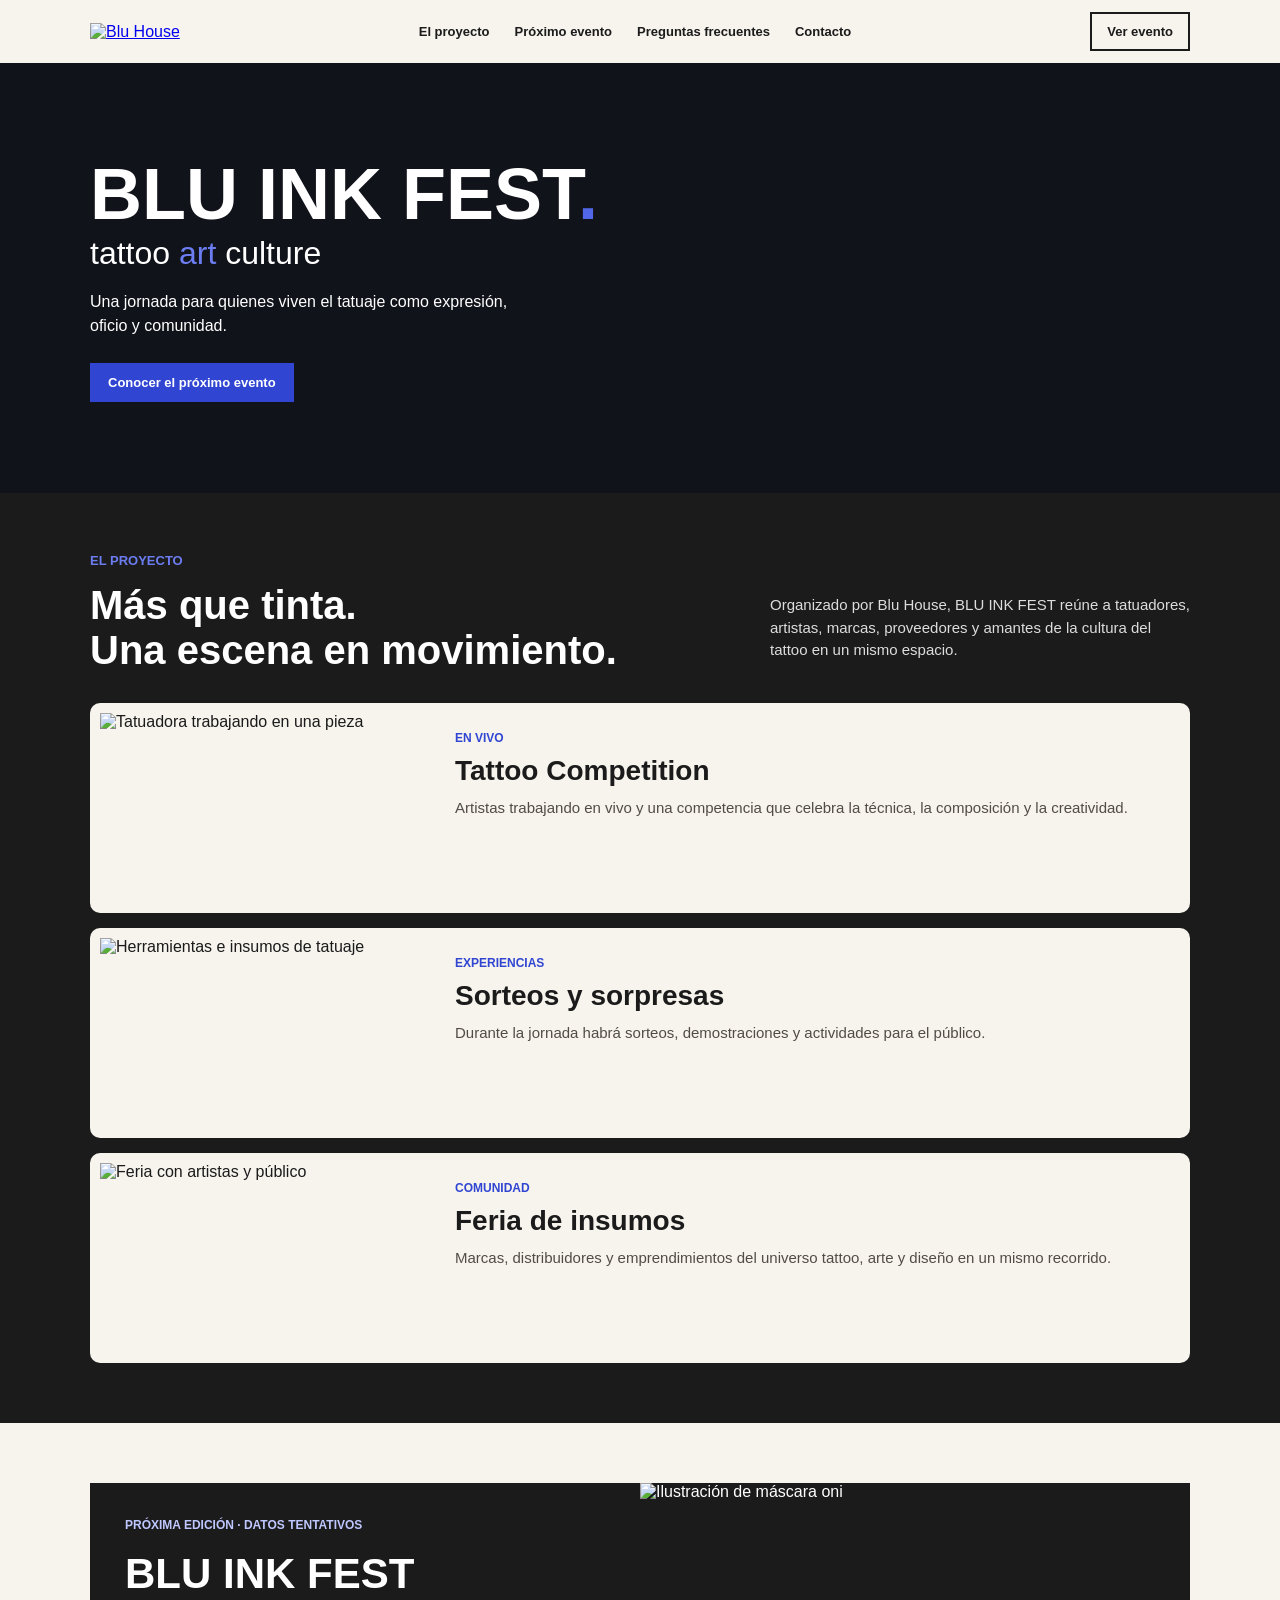
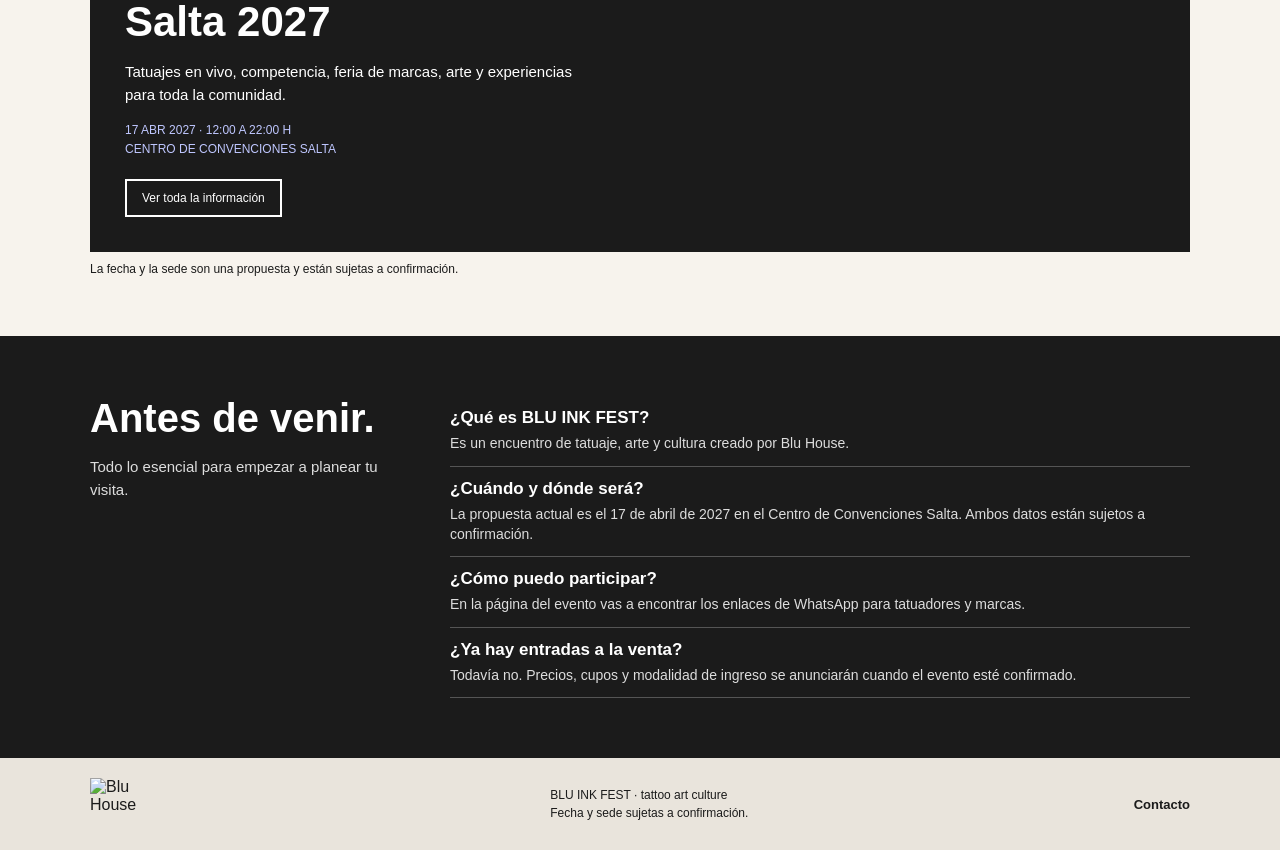
==== index.html @ 6c73390f "Primera version" ====
<!DOCTYPE html>
<html lang="es-AR">
<head>
  <meta charset="UTF-8">
  <title>BLU INK FEST - Blu House</title>
  <meta name="description" content="BLU INK FEST: tatuaje, arte y cultura en Salta.">
  <link rel="icon" href="assets/logo-blu-house.svg" type="image/svg+xml">
  <link rel="stylesheet" href="index.css">
</head>
<body class="pagina">
  <header class="barra-navegacion">
    <div class="contenedor barra-contenido">
      <a href="index.html"><img class="logo-imagen" src="assets/logo-blu-house.svg" alt="Blu House"></a>
      <nav class="menu" aria-label="Menú principal">
        <a class="menu-enlace" href="#proyecto">El proyecto</a>
        <a class="menu-enlace" href="#proximo-evento">Próximo evento</a>
        <a class="menu-enlace" href="#preguntas">Preguntas frecuentes</a>
        <a class="menu-enlace" href="evento.html#contacto">Contacto</a>
      </nav>
      <a class="boton-cabecera" href="evento.html">Ver evento</a>
    </div>
  </header>

  <main>
    <section class="hero">
      <div class="contenedor hero-contenido">
        <h1 class="hero-titulo">BLU INK FEST<span class="punto-azul">.</span></h1>
        <p class="hero-subtitulo">tattoo <span class="palabra-azul">art</span> culture</p>
        <p class="hero-texto">Una jornada para quienes viven el tatuaje como expresión, oficio y comunidad.</p>
        <a class="boton-azul" href="evento.html">Conocer el próximo evento</a>
      </div>
    </section>

    <section class="seccion-proyecto" id="proyecto">
      <div class="contenedor">
        <p class="etiqueta-azul">EL PROYECTO</p>
        <div class="encabezado-proyecto">
          <h2 class="titulo-claro">Más que tinta.<br>Una escena en movimiento.</h2>
          <p class="texto-intro">Organizado por Blu House, BLU INK FEST reúne a tatuadores, artistas, marcas, proveedores y amantes de la cultura del tattoo en un mismo espacio.</p>
        </div>

        <div class="lista-actividades">
          <article class="tarjeta-actividad">
            <img class="imagen-actividad" src="assets/tattoo-hero.png" alt="Tatuadora trabajando en una pieza">
            <div class="texto-actividad">
              <p class="numero-actividad">EN VIVO</p>
              <h3 class="titulo-actividad">Tattoo Competition</h3>
              <p class="parrafo-actividad">Artistas trabajando en vivo y una competencia que celebra la técnica, la composición y la creatividad.</p>
            </div>
          </article>
          <article class="tarjeta-actividad">
            <img class="imagen-actividad" src="assets/tattoo-tools.png" alt="Herramientas e insumos de tatuaje">
            <div class="texto-actividad">
              <p class="numero-actividad">EXPERIENCIAS</p>
              <h3 class="titulo-actividad">Sorteos y sorpresas</h3>
              <p class="parrafo-actividad">Durante la jornada habrá sorteos, demostraciones y actividades para el público.</p>
            </div>
          </article>
          <article class="tarjeta-actividad">
            <img class="imagen-actividad" src="assets/tattoo-fair.png" alt="Feria con artistas y público">
            <div class="texto-actividad">
              <p class="numero-actividad">COMUNIDAD</p>
              <h3 class="titulo-actividad">Feria de insumos</h3>
              <p class="parrafo-actividad">Marcas, distribuidores y emprendimientos del universo tattoo, arte y diseño en un mismo recorrido.</p>
            </div>
          </article>
        </div>
      </div>
    </section>

    <section class="seccion-evento" id="proximo-evento">
      <div class="contenedor">
        <a class="tarjeta-evento" href="evento.html">
          <div class="informacion-evento">
            <p class="aviso-evento">PRÓXIMA EDICIÓN · DATOS TENTATIVOS</p>
            <h2 class="titulo-evento">BLU INK FEST<br>Salta 2027</h2>
            <p class="descripcion-evento">Tatuajes en vivo, competencia, feria de marcas, arte y experiencias para toda la comunidad.</p>
            <p class="fecha-evento">17 ABR 2027 · 12:00 A 22:00 H<br>CENTRO DE CONVENCIONES SALTA</p>
            <span class="boton-claro">Ver toda la información</span>
          </div>
          <img class="imagen-evento" src="assets/oni-art.png" alt="Ilustración de máscara oni">
        </a>
        <p class="nota-evento">La fecha y la sede son una propuesta y están sujetas a confirmación.</p>
      </div>
    </section>

    <section class="seccion-preguntas" id="preguntas">
      <div class="contenedor preguntas-contenido">
        <div class="preguntas-encabezado">
          <h2 class="titulo-claro">Antes de venir.</h2>
          <p class="texto-preguntas">Todo lo esencial para empezar a planear tu visita.</p>
        </div>
        <div class="preguntas-lista">
          <div class="pregunta"><h3 class="pregunta-titulo">¿Qué es BLU INK FEST?</h3><p class="pregunta-texto">Es un encuentro de tatuaje, arte y cultura creado por Blu House.</p></div>
          <div class="pregunta"><h3 class="pregunta-titulo">¿Cuándo y dónde será?</h3><p class="pregunta-texto">La propuesta actual es el 17 de abril de 2027 en el Centro de Convenciones Salta. Ambos datos están sujetos a confirmación.</p></div>
          <div class="pregunta"><h3 class="pregunta-titulo">¿Cómo puedo participar?</h3><p class="pregunta-texto">En la página del evento vas a encontrar los enlaces de WhatsApp para tatuadores y marcas.</p></div>
          <div class="pregunta"><h3 class="pregunta-titulo">¿Ya hay entradas a la venta?</h3><p class="pregunta-texto">Todavía no. Precios, cupos y modalidad de ingreso se anunciarán cuando el evento esté confirmado.</p></div>
        </div>
      </div>
    </section>
  </main>

  <footer class="pie-pagina">
    <div class="contenedor pie-contenido">
      <img class="logo-pie" src="assets/logo-blu-house.svg" alt="Blu House">
      <p class="texto-pie">BLU INK FEST · tattoo art culture<br>Fecha y sede sujetas a confirmación.</p>
      <a class="enlace-pie" href="evento.html#contacto">Contacto</a>
    </div>
  </footer>

</body>
</html>
---- index.css ----
.pagina {
  min-width: 1200px;
  margin: 0;
  font-family: Arial, sans-serif;
  background-color: #f7f3ed;
  color: #1b1b1b;
}

.contenedor {
  width: 1100px;
  margin: 0 auto;
}

.barra-navegacion {
  padding: 12px 0;
  background-color: #f7f3ed;
}

.barra-contenido {
  display: flex;
  align-items: center;
  justify-content: space-between;
}

.logo-imagen {
  width: 90px;
  height: 62px;
}

.menu {
  display: flex;
  gap: 25px;
}

.menu-enlace {
  color: #1b1b1b;
  font-size: 13px;
  font-weight: bold;
  text-decoration: none;
}

.boton-cabecera {
  padding: 10px 15px;
  border: 2px solid #1b1b1b;
  color: #1b1b1b;
  font-size: 13px;
  font-weight: bold;
  text-decoration: none;
}

.hero {
  height: 430px;
  background-color: #11131b;
  background-image: url('assets/tattoo-hero.png');
  background-size: cover;
  background-position: center;
  color: #ffffff;
}

.hero-contenido {
  padding-top: 90px;
}

.hero-titulo {
  margin: 0;
  font-size: 72px;
}

.punto-azul {
  color: #5267e7;
}

.hero-subtitulo {
  margin: 0 0 18px;
  font-size: 32px;
}

.palabra-azul {
  color: #6c7df2;
}

.hero-texto {
  width: 450px;
  margin: 0 0 25px;
  font-size: 16px;
  line-height: 1.5;
}

.boton-azul {
  display: inline-block;
  padding: 12px 18px;
  border: 0;
  background-color: #3046d3;
  color: #ffffff;
  font-size: 13px;
  font-weight: bold;
  text-decoration: none;
}

.seccion-proyecto {
  padding: 60px 0;
  background-color: #1b1b1b;
  color: #ffffff;
}

.etiqueta-azul {
  margin: 0 0 15px;
  color: #6c7df2;
  font-size: 13px;
  font-weight: bold;
}

.encabezado-proyecto {
  display: flex;
  justify-content: space-between;
  align-items: center;
  margin-bottom: 30px;
}

.titulo-claro {
  margin: 0;
  font-size: 40px;
}

.texto-intro {
  width: 420px;
  margin: 0;
  color: #dddddd;
  font-size: 15px;
  line-height: 1.5;
}

.lista-actividades {
  display: flex;
  flex-direction: column;
  gap: 15px;
}

.tarjeta-actividad {
  display: flex;
  gap: 25px;
  padding: 10px;
  border-radius: 10px;
  background-color: #f7f3ed;
  color: #1b1b1b;
}

.imagen-actividad {
  width: 330px;
  height: 190px;
  object-fit: cover;
}

.texto-actividad {
  width: 700px;
  padding-top: 18px;
}

.numero-actividad {
  margin: 0;
  color: #3046d3;
  font-size: 12px;
  font-weight: bold;
}

.titulo-actividad {
  margin: 10px 0;
  font-size: 28px;
}

.parrafo-actividad {
  margin: 0;
  color: #514c48;
  font-size: 15px;
  line-height: 1.5;
}

.seccion-evento {
  padding: 60px 0;
}

.tarjeta-evento {
  display: flex;
  background-color: #1b1b1b;
  color: #ffffff;
  text-decoration: none;
}

.informacion-evento {
  width: 550px;
  padding: 35px;
  box-sizing: border-box;
}

.aviso-evento {
  margin: 0 0 18px;
  color: #bfc7ff;
  font-size: 12px;
  font-weight: bold;
}

.titulo-evento {
  margin: 0 0 15px;
  font-size: 42px;
}

.descripcion-evento {
  margin: 0 0 15px;
  font-size: 15px;
  line-height: 1.5;
}

.fecha-evento {
  margin: 0 0 20px;
  color: #bfc7ff;
  font-size: 12px;
  line-height: 1.6;
}

.boton-claro {
  display: inline-block;
  padding: 10px 15px;
  border: 2px solid #ffffff;
  font-size: 12px;
}

.imagen-evento {
  width: 550px;
  height: 355px;
  object-fit: cover;
}

.nota-evento {
  margin: 10px 0 0;
  font-size: 12px;
}

.seccion-preguntas {
  padding: 60px 0;
  background-color: #1b1b1b;
  color: #ffffff;
}

.preguntas-contenido {
  display: flex;
  gap: 40px;
}

.preguntas-encabezado {
  width: 320px;
}

.texto-preguntas {
  color: #dddddd;
  font-size: 15px;
  line-height: 1.5;
}

.preguntas-lista {
  width: 740px;
}

.pregunta {
  padding: 12px 0;
  border-bottom: 1px solid #555555;
}

.pregunta-titulo {
  margin: 0 0 6px;
  font-size: 17px;
}

.pregunta-texto {
  margin: 0;
  color: #dddddd;
  font-size: 14px;
  line-height: 1.4;
}

.pie-pagina {
  padding: 20px 0;
  background-color: #e9e4dc;
}

.pie-contenido {
  display: flex;
  align-items: center;
  justify-content: space-between;
}

.logo-pie {
  width: 75px;
  height: 52px;
}

.texto-pie {
  margin: 0;
  font-size: 12px;
  line-height: 1.5;
}

.enlace-pie {
  color: #1b1b1b;
  font-size: 13px;
  font-weight: bold;
  text-decoration: none;
}
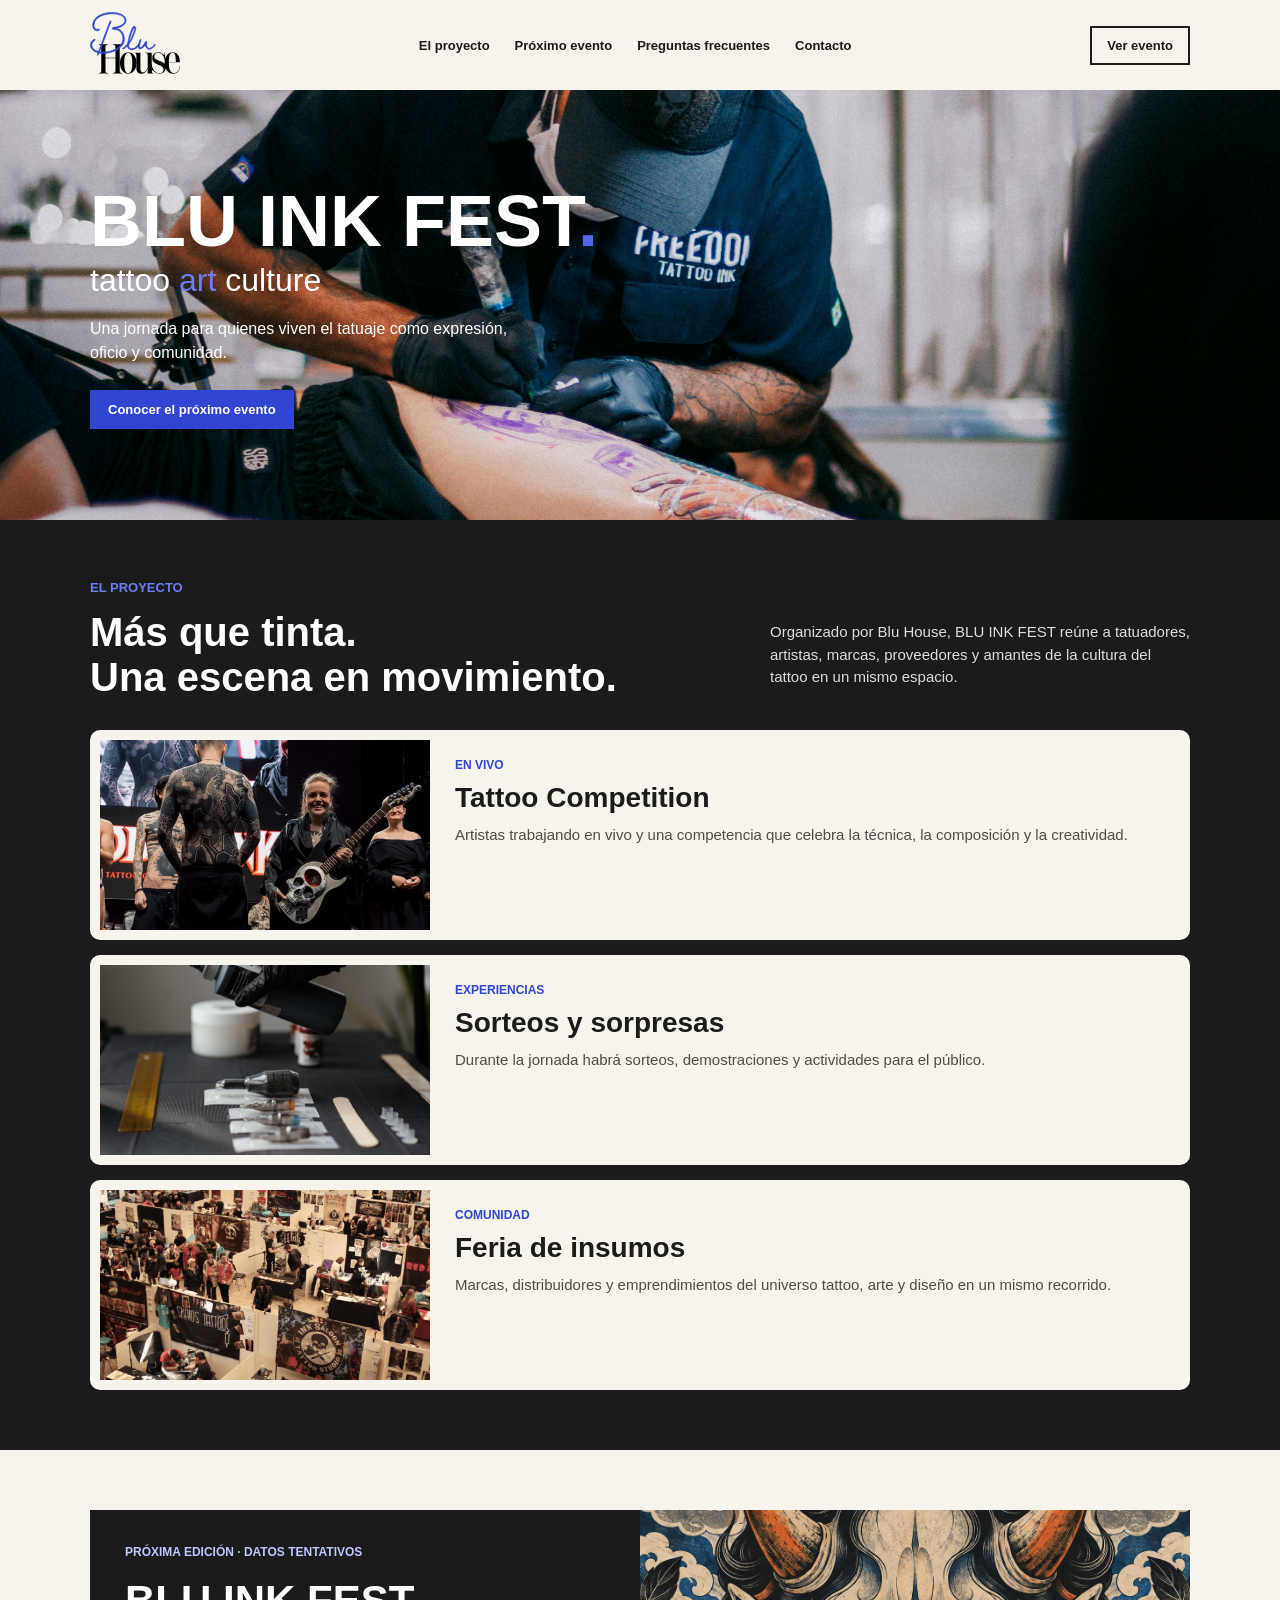
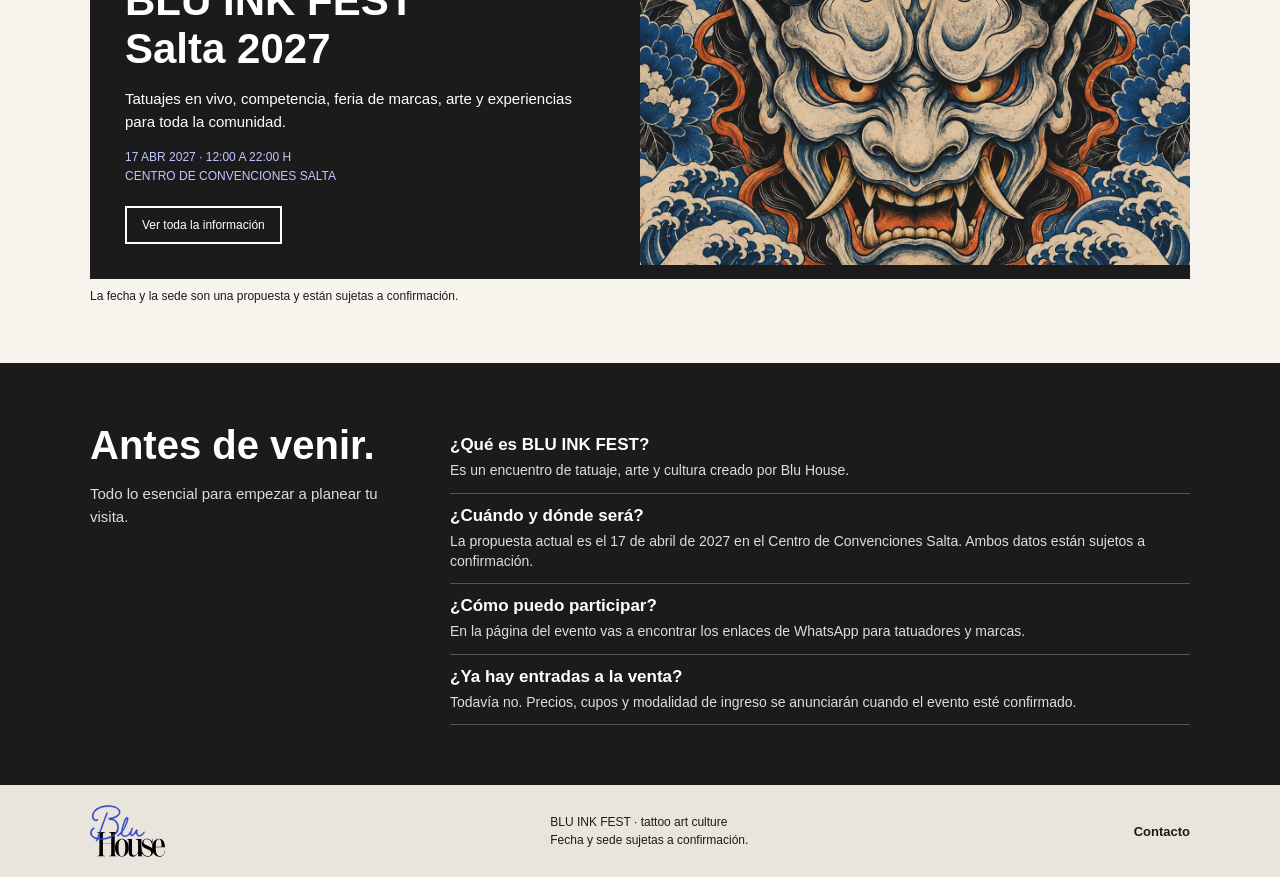
==== commit 385a2c68: "cambia fotos" ====
--- a/index.html
+++ b/index.html
@@ -41,7 +41,7 @@
 
         <div class="lista-actividades">
           <article class="tarjeta-actividad">
-            <img class="imagen-actividad" src="assets/tattoo-hero.png" alt="Tatuadora trabajando en una pieza">
+            <img class="imagen-actividad" src="assets/tattoo-competition.jpg" alt="Tatuadora trabajando en una pieza">
             <div class="texto-actividad">
               <p class="numero-actividad">EN VIVO</p>
               <h3 class="titulo-actividad">Tattoo Competition</h3>
@@ -49,7 +49,7 @@
             </div>
           </article>
           <article class="tarjeta-actividad">
-            <img class="imagen-actividad" src="assets/tattoo-tools.png" alt="Herramientas e insumos de tatuaje">
+            <img class="imagen-actividad" src="assets/tattoo-tools.jpg" alt="Herramientas e insumos de tatuaje">
             <div class="texto-actividad">
               <p class="numero-actividad">EXPERIENCIAS</p>
               <h3 class="titulo-actividad">Sorteos y sorpresas</h3>
--- a/index.css
+++ b/index.css
@@ -51,7 +51,7 @@
 .hero {
   height: 430px;
   background-color: #11131b;
-  background-image: url('assets/tattoo-hero.png');
+  background-image: url('assets/tattoo-hero.jpg');
   background-size: cover;
   background-position: center;
   color: #ffffff;
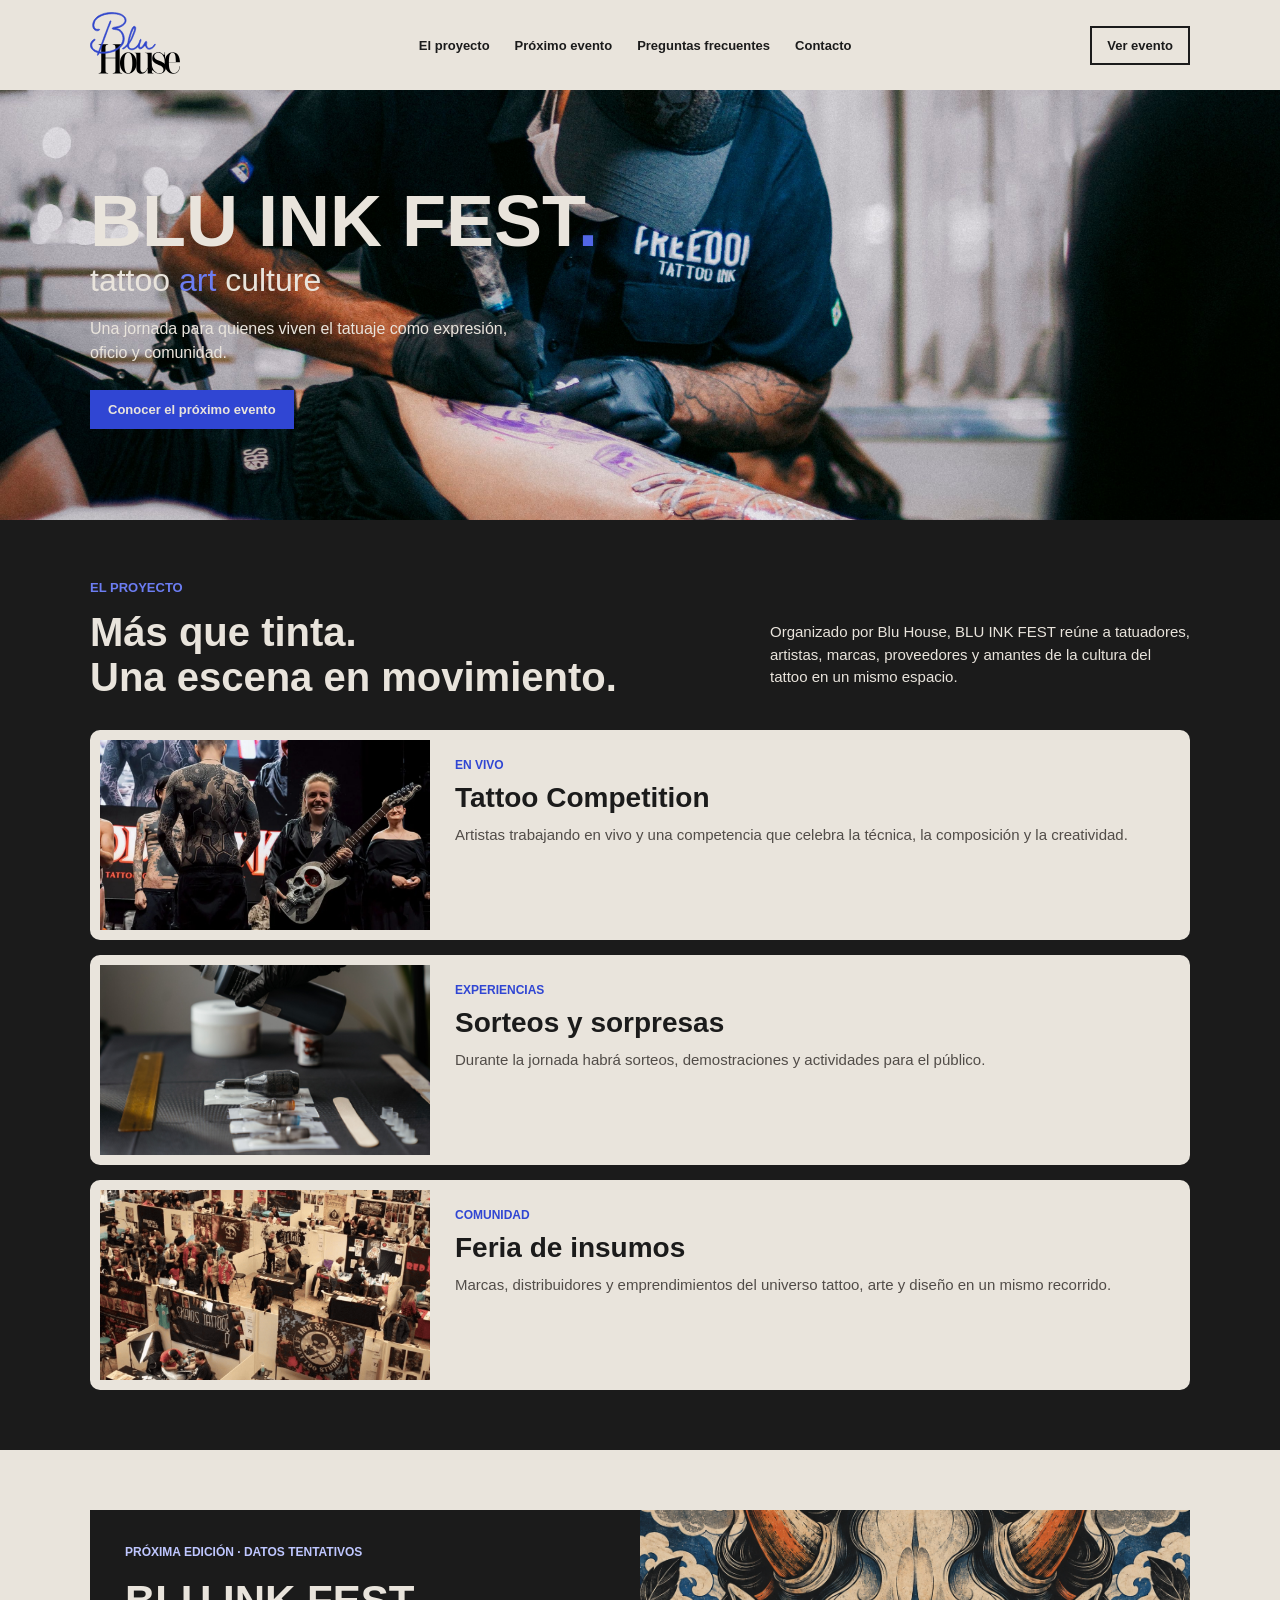
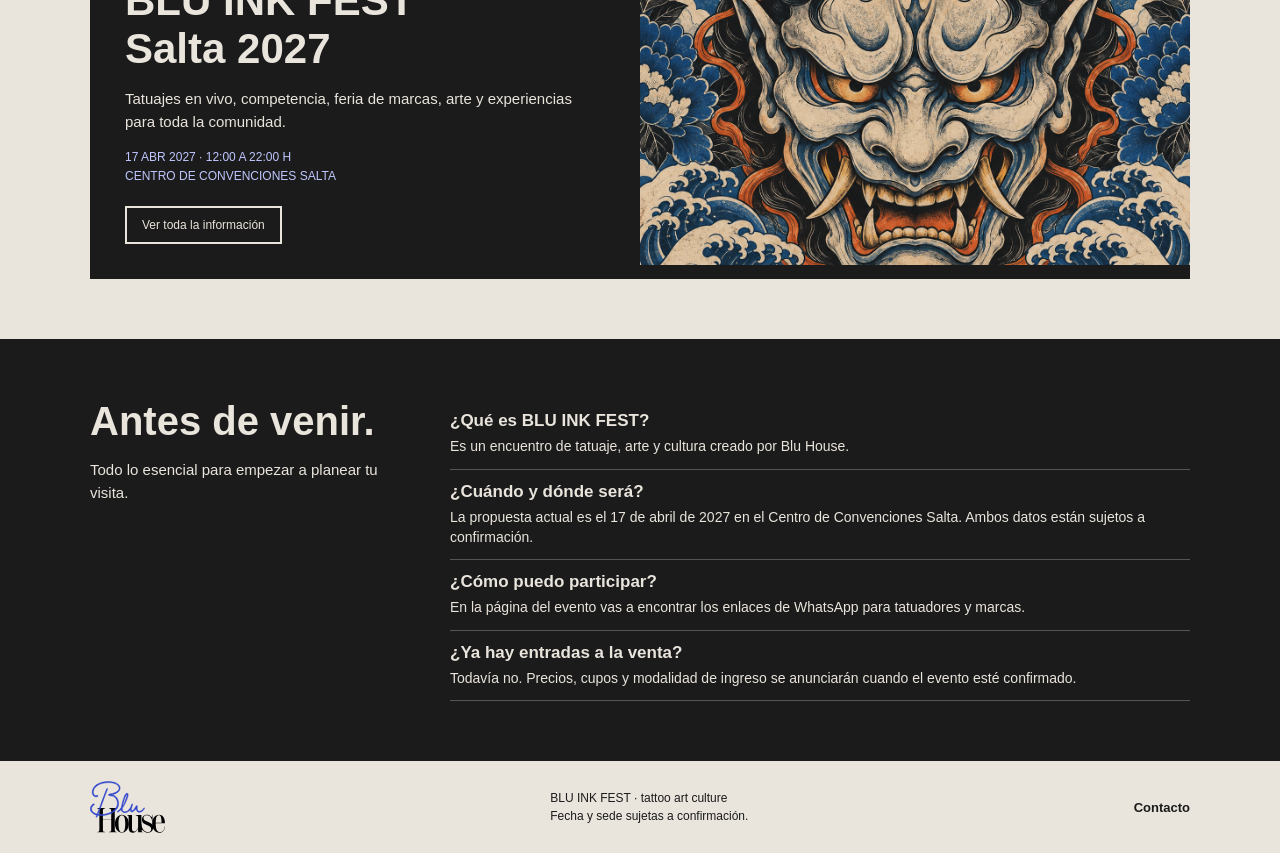
==== commit 6cafca7e: "cambia colores y simplifica secciones" ====
--- a/index.html
+++ b/index.html
@@ -80,7 +80,6 @@
           </div>
           <img class="imagen-evento" src="assets/oni-art.png" alt="Ilustración de máscara oni">
         </a>
-        <p class="nota-evento">La fecha y la sede son una propuesta y están sujetas a confirmación.</p>
       </div>
     </section>
 
--- a/index.css
+++ b/index.css
@@ -2,7 +2,7 @@
   min-width: 1200px;
   margin: 0;
   font-family: Arial, sans-serif;
-  background-color: #f7f3ed;
+  background-color: #e9e4dc;
   color: #1b1b1b;
 }
 
@@ -13,7 +13,7 @@
 
 .barra-navegacion {
   padding: 12px 0;
-  background-color: #f7f3ed;
+  background-color: #e9e4dc;
 }
 
 .barra-contenido {
@@ -54,7 +54,7 @@
   background-image: url('assets/tattoo-hero.jpg');
   background-size: cover;
   background-position: center;
-  color: #ffffff;
+  color: #e9e4dc;
 }
 
 .hero-contenido {
@@ -91,7 +91,7 @@
   padding: 12px 18px;
   border: 0;
   background-color: #3046d3;
-  color: #ffffff;
+  color: #e9e4dc;
   font-size: 13px;
   font-weight: bold;
   text-decoration: none;
@@ -100,7 +100,7 @@
 .seccion-proyecto {
   padding: 60px 0;
   background-color: #1b1b1b;
-  color: #ffffff;
+  color: #e9e4dc;
 }
 
 .etiqueta-azul {
@@ -125,7 +125,7 @@
 .texto-intro {
   width: 420px;
   margin: 0;
-  color: #dddddd;
+  color: #e9e4dc;
   font-size: 15px;
   line-height: 1.5;
 }
@@ -141,7 +141,7 @@
   gap: 25px;
   padding: 10px;
   border-radius: 10px;
-  background-color: #f7f3ed;
+  background-color: #e9e4dc;
   color: #1b1b1b;
 }
 
@@ -182,7 +182,7 @@
 .tarjeta-evento {
   display: flex;
   background-color: #1b1b1b;
-  color: #ffffff;
+  color: #e9e4dc;
   text-decoration: none;
 }
 
@@ -220,7 +220,7 @@
 .boton-claro {
   display: inline-block;
   padding: 10px 15px;
-  border: 2px solid #ffffff;
+  border: 2px solid #e9e4dc;
   font-size: 12px;
 }
 
@@ -230,15 +230,10 @@
   object-fit: cover;
 }
 
-.nota-evento {
-  margin: 10px 0 0;
-  font-size: 12px;
-}
-
 .seccion-preguntas {
   padding: 60px 0;
   background-color: #1b1b1b;
-  color: #ffffff;
+  color: #e9e4dc;
 }
 
 .preguntas-contenido {
@@ -251,7 +246,7 @@
 }
 
 .texto-preguntas {
-  color: #dddddd;
+  color: #e9e4dc;
   font-size: 15px;
   line-height: 1.5;
 }
@@ -272,7 +267,7 @@
 
 .pregunta-texto {
   margin: 0;
-  color: #dddddd;
+  color: #e9e4dc;
   font-size: 14px;
   line-height: 1.4;
 }
